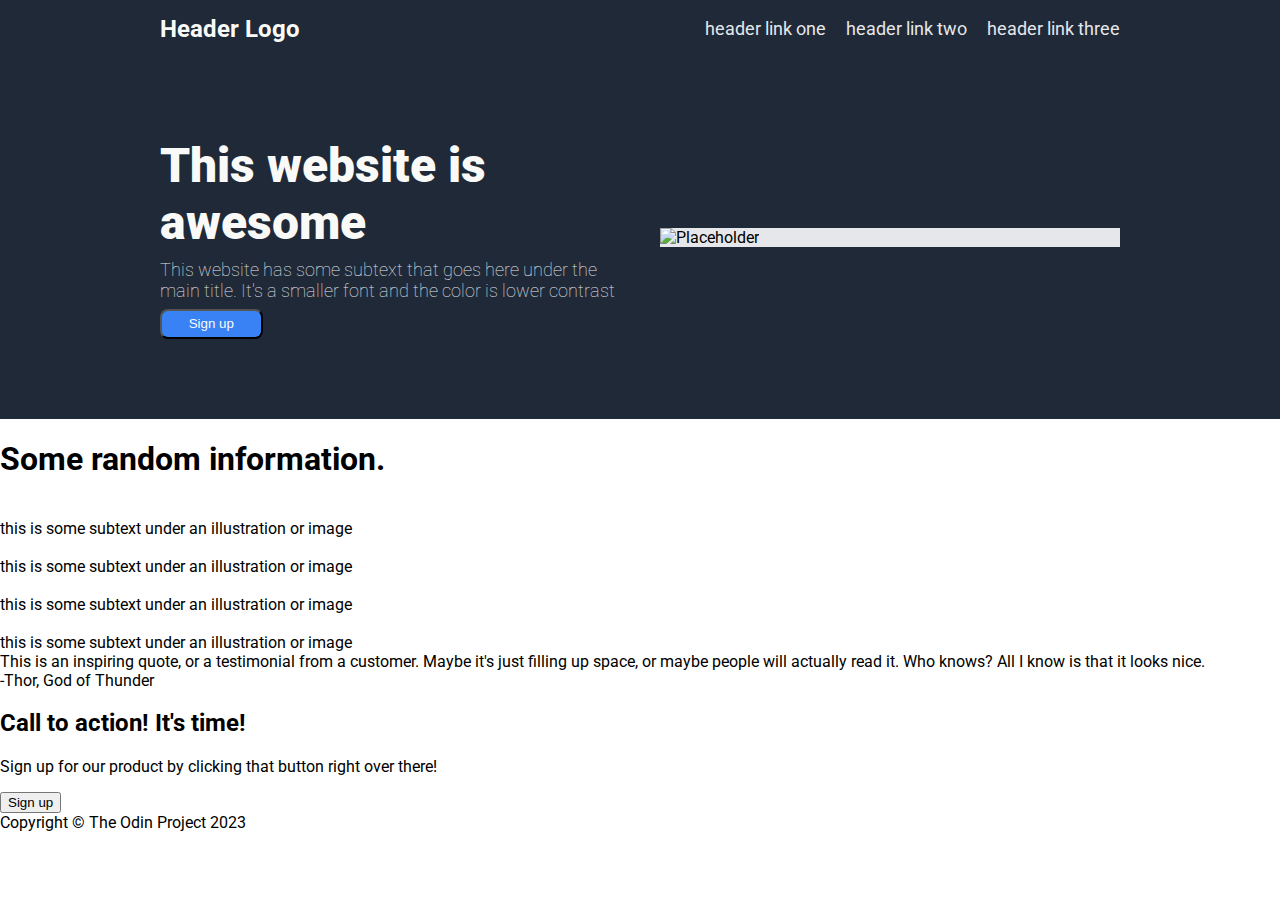
==== index.html @ 72c4d669 "Complete html. Complete CSS for header." ====
<!DOCTYPE html>
<html lang="en">
<head>
    <meta charset="UTF-8">
    <meta name="viewport" content="width=device-width, initial-scale=1.0">
    <link rel="preconnect" href="https://fonts.googleapis.com">
<link rel="preconnect" href="https://fonts.gstatic.com" crossorigin>
<link href="https://fonts.googleapis.com/css2?family=Roboto&display=swap" rel="stylesheet">
<link rel="stylesheet" href="styles.css">
    <title>Odin Landing Page</title>
</head>
<body>
    <div class="header">
        <div class="header-logo">
            Header Logo
        </div>
        <ul class="header-links">
            <li><a href="">header link one</a></li>
            <li><a href="">header link two</a></li>
            <li><a href="">header link three</a></li>
        </ul>
    </div>
    <div class="hero">
        <div class="hero-left">
            <div class="hero-text">
                This website is awesome
            </div>
            <div class="hero-subtext">This website has some subtext that goes here under the main title. It's a smaller font and the color is lower contrast</div>
            <button class="hero-button">Sign up</button>
        </div>
        <div class="hero-right">
            <img class="hero-image" src="" alt="Placeholder">
        </div>
    </div>
    <div class="main">
        <h1>Some random information.</h1>
        <div class="reel">
            <div class="card">
                <img src="" alt="">
                <div class="text">this is some subtext under an illustration or image</div>
            </div>
            <div class="card">
                <img src="" alt="">
                <div class="text">this is some subtext under an illustration or image</div>
            </div>
            <div class="card">
                <img src="" alt="">
                <div class="text">this is some subtext under an illustration or image</div>
            </div>
            <div class="card">
                <img src="" alt="">
                <div class="text">this is some subtext under an illustration or image</div>
            </div>
        </div>
    </div>
    <div class="quote">
        <div class="quote-text">This is an inspiring quote, or a testimonial from a customer. Maybe it's just filling up space, or maybe people will actually read it. Who knows? All I know is that it looks nice.</div>
        <div class="quote-attribution">-Thor, God of Thunder</div>        
    </div>
    <div class="action">
        <div class="action-left">
            <h2>Call to action! It's time!</h2>
            <p>Sign up for our product by clicking that button right over there!</p>
        </div>
        <button>Sign up</button>
    </div>
    <div class="footer">Copyright &copy; The Odin Project 2023</div>
</body>
</html>
---- styles.css ----
body {
    font-family:'Roboto', sans-serif;
    margin: 0;
}

.header, .hero {
    background-color: #1F2937;
    display: flex;
    justify-content: space-between;
    align-items: center;
    padding-bottom: 80px;
}

.header-logo {
    font-size: 24px;
    font-weight: bold;
    color: #F9FAF8;
    margin-left: 160px;
}

.header-links {
    font-size: 18px;
    display: flex;
    list-style: none;
    gap: 20px;
    margin-right: 160px;
}

.header-links > li > a {
    all: unset;
    cursor: pointer;
    color: #E5E7EB;
    text-decoration: none;
}

.hero-left {
    flex: 1;
    margin-left: 160px;
    margin-right: 40px;
}

.hero-text {
    font-size: 48px;
    font-weight:900;
    color: #F9FAF8;
}

.hero-subtext {
    font-size: 18px;
    color: #E5E7EB;
    font-weight: lighter;
    margin: 8px 0;
}

.hero-button {
    background-color: #3882F6;
    color: #F9FAF8;
    padding: 0.4em 2em;
    border-radius: 8px;
}

.hero-right {
    background-color: #E5E7EB;
    margin-right: 160px;
    flex: 1;
}
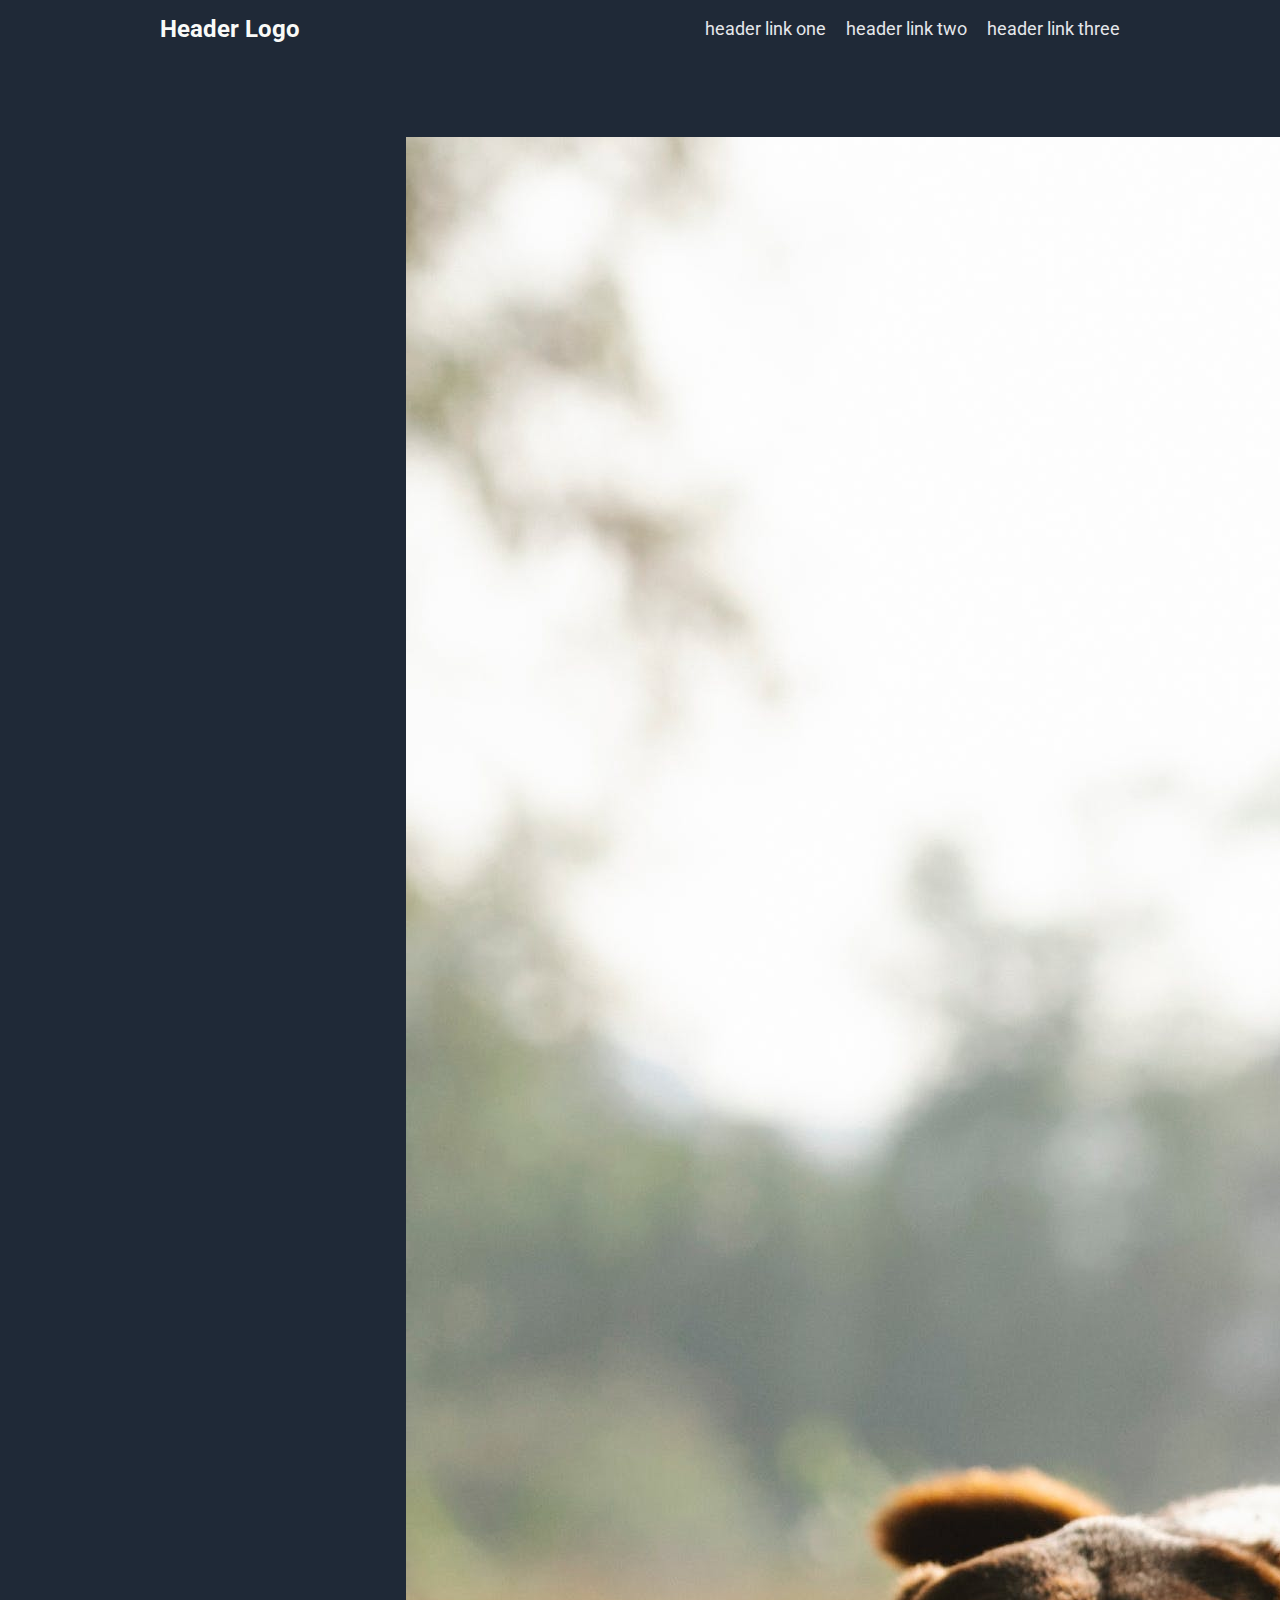
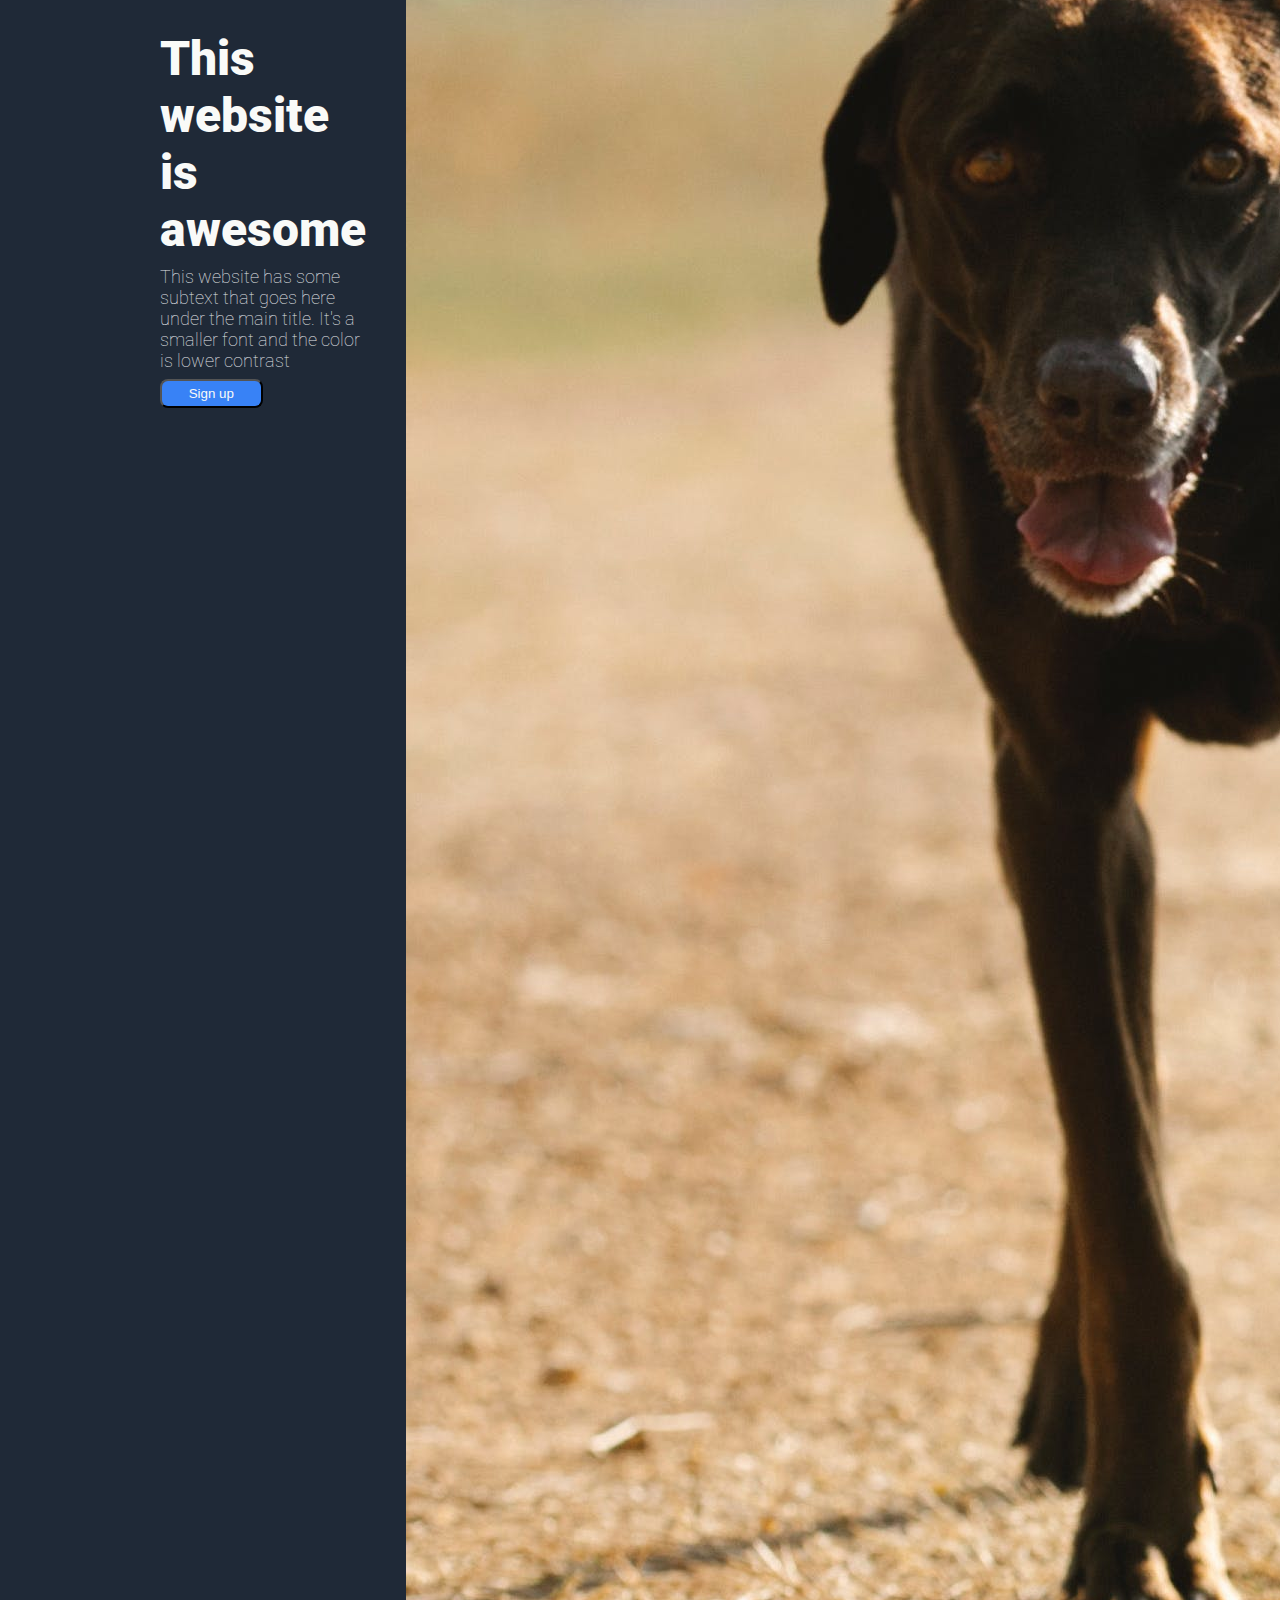
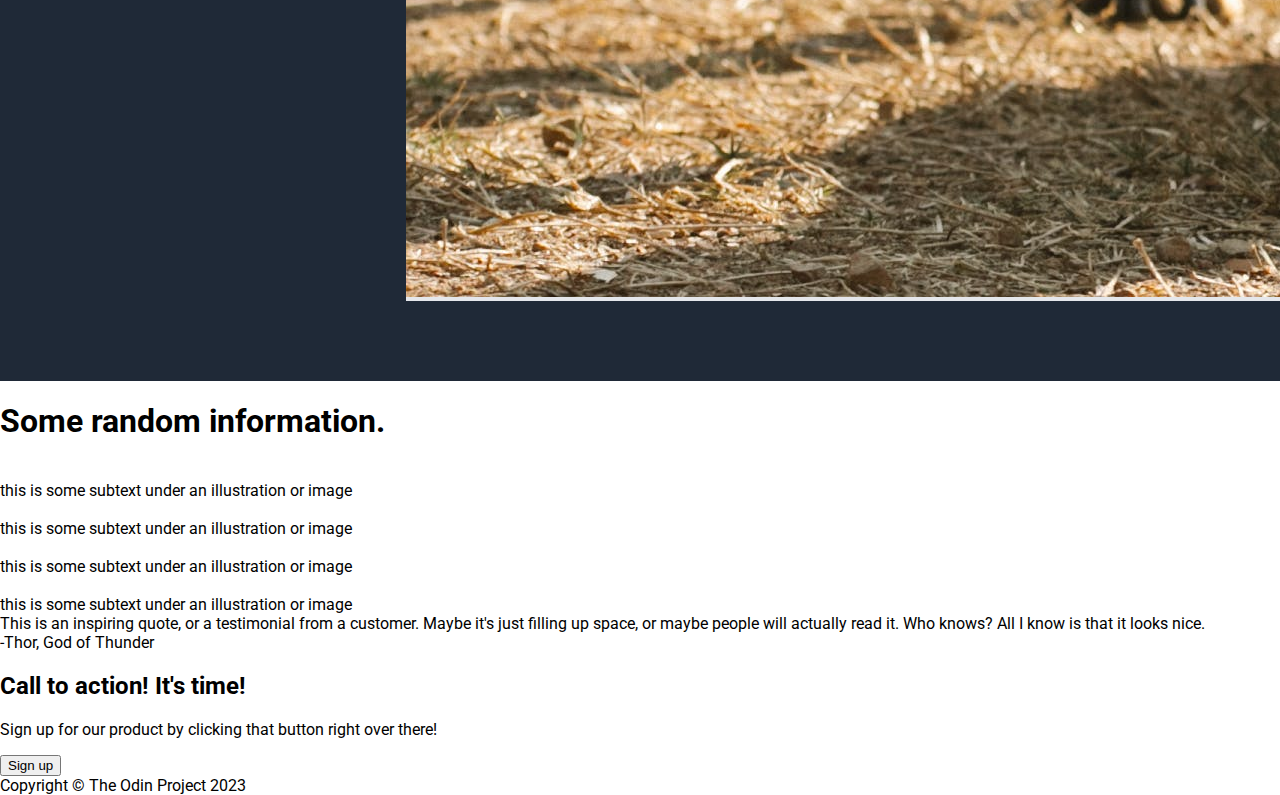
==== commit dc07cca1: "Add images to static. Hero image is oversized." ====
--- a/index.html
+++ b/index.html
@@ -29,13 +29,15 @@
             <button class="hero-button">Sign up</button>
         </div>
         <div class="hero-right">
-            <img class="hero-image" src="" alt="Placeholder">
+            <!-- Image by "Blue Bird" from https://www.pexels.com/photo/unrecognizable-woman-walking-dogs-on-leashes-in-countryside-7210754/-->
+            <img class="hero-image" src="./static/pexels-blue-bird-7210754.jpg" alt="Dogs walking on leash.">
         </div>
     </div>
     <div class="main">
         <h1>Some random information.</h1>
         <div class="reel">
             <div class="card">
+                <!-- Image by "ALexandru Rotariu" from https://www.pexels.com/photo/close-up-photography-of-adult-black-and-white-short-coat-dog-733416/-->
                 <img src="" alt="">
                 <div class="text">this is some subtext under an illustration or image</div>
             </div>
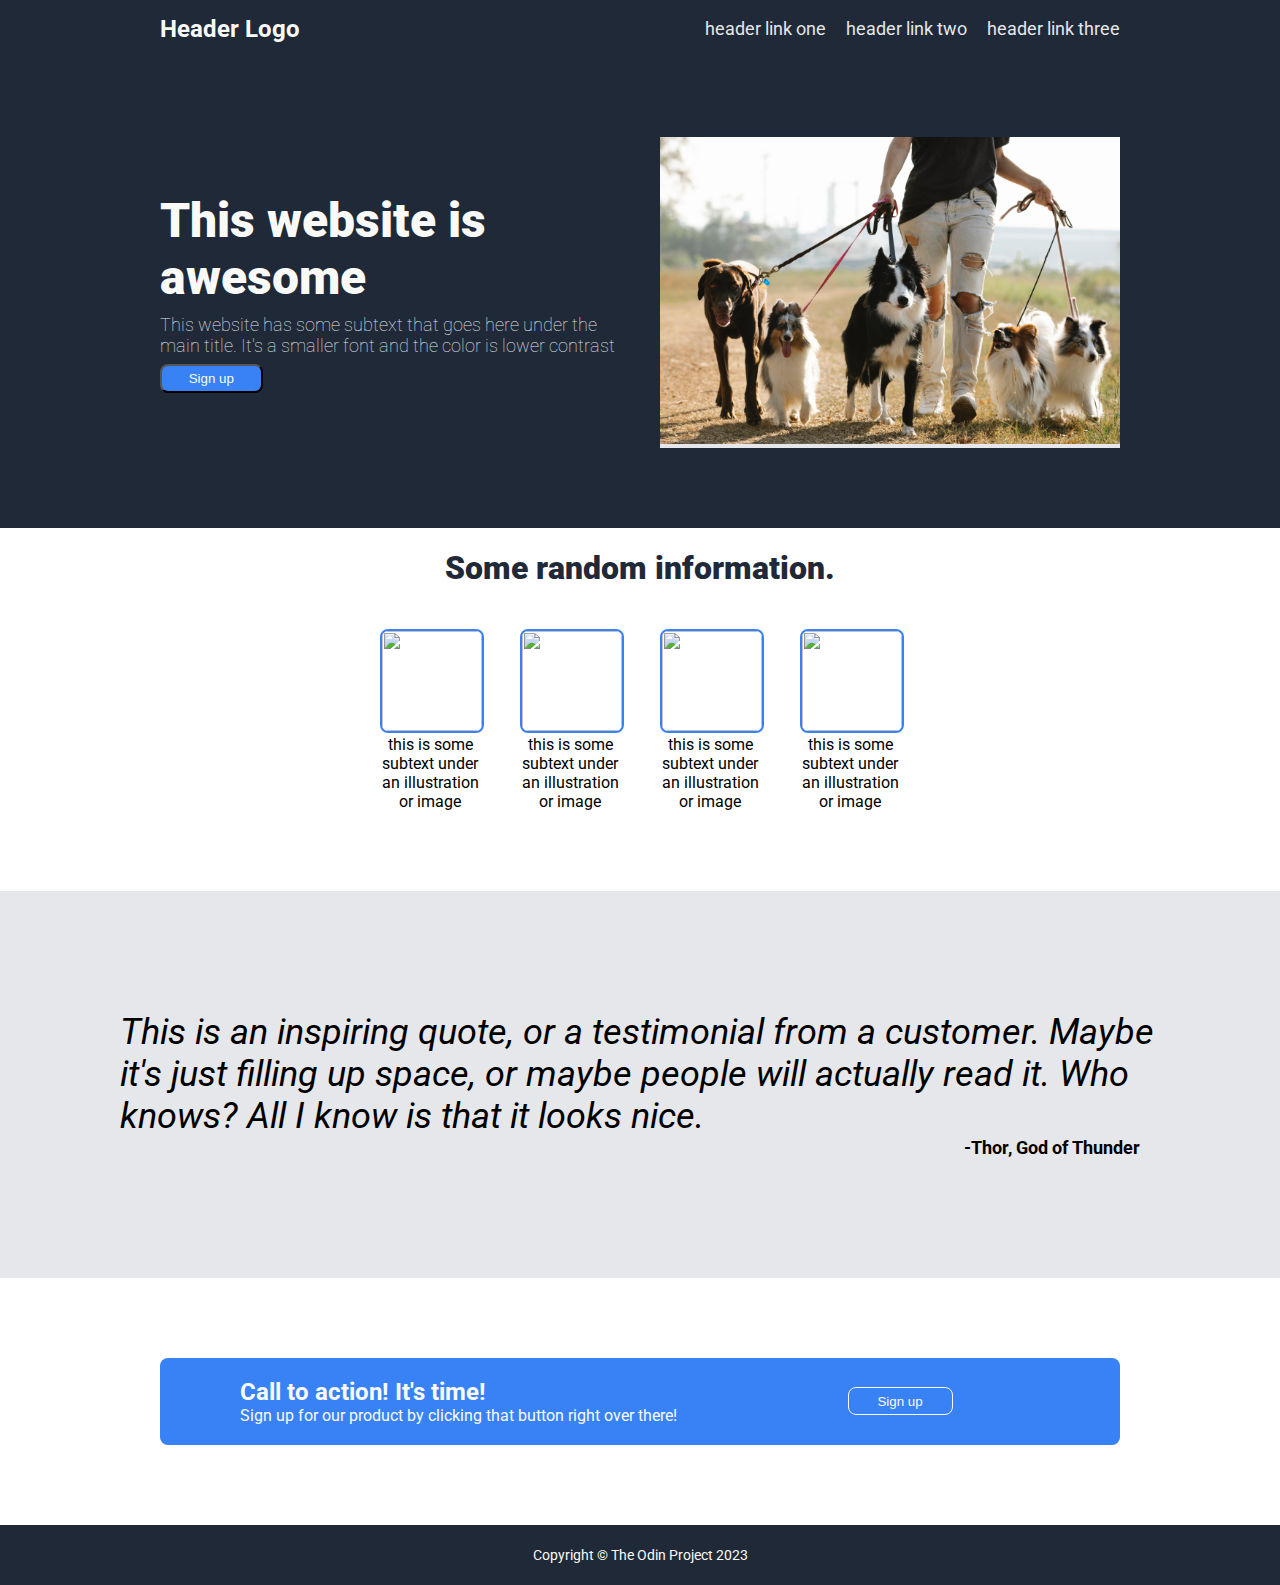
==== commit b69ad9b4: "Complete basic formatting and styling" ====
--- a/index.html
+++ b/index.html
@@ -60,12 +60,16 @@
         <div class="quote-attribution">-Thor, God of Thunder</div>        
     </div>
     <div class="action">
-        <div class="action-left">
-            <h2>Call to action! It's time!</h2>
-            <p>Sign up for our product by clicking that button right over there!</p>
+        <div class="action-container">
+            <div class="action-left">
+                <h2>Call to action! It's time!</h2>
+                <p>Sign up for our product by clicking that button right over there!</p>
+            </div>
+            <div class="action-right">
+                <button>Sign up</button>
+            </div>
         </div>
-        <button>Sign up</button>
-    </div>
+        </div>
     <div class="footer">Copyright &copy; The Odin Project 2023</div>
 </body>
 </html>--- a/styles.css
+++ b/styles.css
@@ -57,10 +57,116 @@
     color: #F9FAF8;
     padding: 0.4em 2em;
     border-radius: 8px;
+    cursor: pointer;
 }
 
 .hero-right {
     background-color: #E5E7EB;
     margin-right: 160px;
+    flex: 1 0;
+}
+
+.hero-image {
+    height: 100%;
+    width: 100%;
+    object-fit: contain;
+}
+
+.main {
+    text-align: center;
+    padding-bottom: 40px;
+}
+
+.main h1 {
+    font-weight:900;
+    color: #1F2937;
+}
+
+.reel {
+    display: flex;
+    justify-content: center;
+    gap: 40px;
+    margin-bottom: 20px;
+    padding: 20px;
+}
+
+.card {
+    width: 100px;
+}
+
+.card img {
+    width: 100px;
+    height: 100px;
+    border: 2px #3882F6 solid;
+    border-radius: 8px;
+}
+
+.quote {
+    background-color: #E5E7EB;
+    padding: 120px;
+}
+
+.quote-text {
+    font-size: 36px;
+    font-style: italic;
+}
+
+.quote-attribution {
+    font-weight: bold;
+    text-align: right;
+    margin-right: 20px;
+    font-size: 18px;
+}
+
+.action {
+    margin: 80px;
+}
+
+.action-container {
+    background-color: #3882F6;
+    color:#F9FAF8;
+    margin: 40px 80px;
+    border-radius: 8px;
+    display: flex;
+    justify-content: space-between;
+    align-items: center;
+    
+    /* gap: 40px; */
+}
+
+.action-left {
     flex: 1;
+    margin: 20px 0 20px 80px;
 }
+
+.action-left > * {
+    margin: 0;
+}
+
+.action-right {
+    flex: 1;
+    /* margin-right: 80px; */
+    display: flex;
+    justify-content: center;
+}
+
+.action button {
+    background-color: #3882F6;
+    border: 1px solid #F9FAF8;
+    color: #F9FAF8;
+    width: 105px;
+    padding: 0.4em 2em;
+    border-radius: 8px;    
+    flex-shrink: 0;
+    cursor: pointer;
+}
+
+.footer {
+    background-color: #1F2937;
+    color: #F9FAF8;
+    font-size: 14px;
+    height: 60px;
+    display: flex;
+    align-items: center;
+    justify-content: center;
+}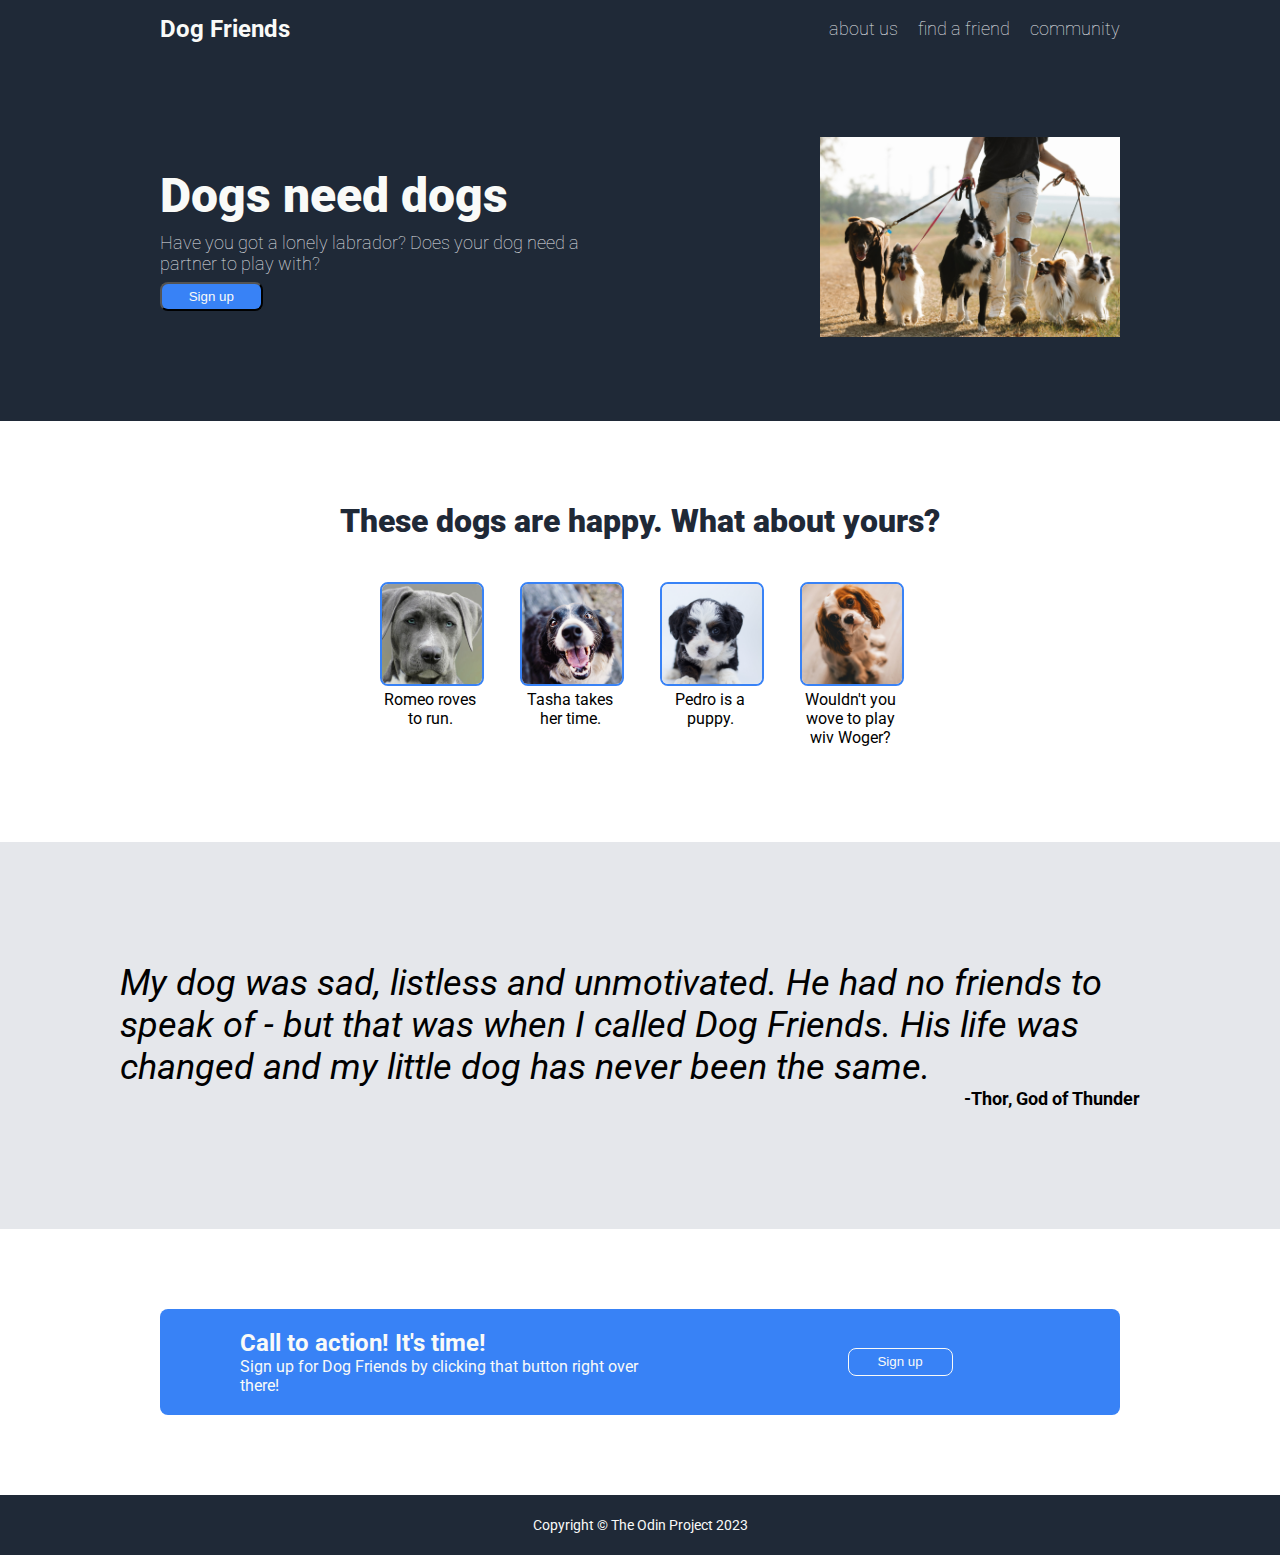
==== commit 541b7a94: "Complete landing page, add images, rewrite copy" ====
--- a/index.html
+++ b/index.html
@@ -12,20 +12,20 @@
 <body>
     <div class="header">
         <div class="header-logo">
-            Header Logo
+            Dog Friends
         </div>
         <ul class="header-links">
-            <li><a href="">header link one</a></li>
-            <li><a href="">header link two</a></li>
-            <li><a href="">header link three</a></li>
+            <li><a href="">about us</a></li>
+            <li><a href="">find a friend</a></li>
+            <li><a href="">community</a></li>
         </ul>
     </div>
     <div class="hero">
         <div class="hero-left">
             <div class="hero-text">
-                This website is awesome
+                Dogs need dogs
             </div>
-            <div class="hero-subtext">This website has some subtext that goes here under the main title. It's a smaller font and the color is lower contrast</div>
+            <div class="hero-subtext">Have you got a lonely labrador? Does your dog need a partner to play with?</div>
             <button class="hero-button">Sign up</button>
         </div>
         <div class="hero-right">
@@ -34,36 +34,36 @@
         </div>
     </div>
     <div class="main">
-        <h1>Some random information.</h1>
+        <h1>These dogs are happy. What about yours?</h1>
         <div class="reel">
             <div class="card">
                 <!-- Image by "ALexandru Rotariu" from https://www.pexels.com/photo/close-up-photography-of-adult-black-and-white-short-coat-dog-733416/-->
-                <img src="" alt="">
-                <div class="text">this is some subtext under an illustration or image</div>
+                <img src="./static/pexels-alexandru-rotariu-733416.jpg" alt="Dog number 1">
+                <div class="text">Romeo roves to run.</div>
             </div>
             <div class="card">
-                <img src="" alt="">
-                <div class="text">this is some subtext under an illustration or image</div>
+                <img src="./static/pexels-kat-smith-551628.jpg" alt="Dog number 2">
+                <div class="text">Tasha takes her time.</div>
             </div>
             <div class="card">
-                <img src="" alt="">
-                <div class="text">this is some subtext under an illustration or image</div>
+                <img src="./static/pexels-poodles-doodles-1458916.jpg" alt="Dog number 3">
+                <div class="text">Pedro is a puppy.</div>
             </div>
             <div class="card">
-                <img src="" alt="">
-                <div class="text">this is some subtext under an illustration or image</div>
+                <img src="./static/pexels-steshka-willems-1390361.jpg" alt="Dog number 4">
+                <div class="text">Wouldn't you wove to play wiv Woger?</div>
             </div>
         </div>
     </div>
     <div class="quote">
-        <div class="quote-text">This is an inspiring quote, or a testimonial from a customer. Maybe it's just filling up space, or maybe people will actually read it. Who knows? All I know is that it looks nice.</div>
+        <div class="quote-text">My dog was sad, listless and unmotivated. He had no friends to speak of - but that was when I called Dog Friends. His life was changed and my little dog has never been the same.</div>
         <div class="quote-attribution">-Thor, God of Thunder</div>        
     </div>
     <div class="action">
         <div class="action-container">
             <div class="action-left">
                 <h2>Call to action! It's time!</h2>
-                <p>Sign up for our product by clicking that button right over there!</p>
+                <p>Sign up for Dog Friends by clicking that button right over there!</p>
             </div>
             <div class="action-right">
                 <button>Sign up</button>
--- a/styles.css
+++ b/styles.css
@@ -3,27 +3,53 @@
     margin: 0;
 }
 
+/* Set common properties for header and footer */
+
+.header, .hero, .footer {
+    background-color: #1F2937;
+    color: #F9FAF8;
+    display: flex;
+    align-items: center;
+}
+
 .header, .hero {
-    background-color: #1F2937;
-    display: flex;
     justify-content: space-between;
-    align-items: center;
     padding-bottom: 80px;
+}
+
+.footer {
+    font-size: 14px;
+    height: 60px;
+    justify-content: center;
+}
+
+/* Set properties for header and hero layout and style */
+
+.header-logo, .hero-left {
+    margin-left: 160px;
+}
+
+.header-links, .hero-right {
+    margin-right: 160px;
+    text-align: right;
+}
+
+.header-links, .hero-subtext {
+    font-size: 18px;
+    
+    color: #E5E7EB;
+    font-weight: lighter;
 }
 
 .header-logo {
     font-size: 24px;
     font-weight: bold;
-    color: #F9FAF8;
-    margin-left: 160px;
 }
 
 .header-links {
-    font-size: 18px;
     display: flex;
     list-style: none;
     gap: 20px;
-    margin-right: 160px;
 }
 
 .header-links > li > a {
@@ -33,10 +59,12 @@
     text-decoration: none;
 }
 
-.hero-left {
+.hero {
+    gap: 40px;
+}
+
+.hero-left, .hero-right {
     flex: 1;
-    margin-left: 160px;
-    margin-right: 40px;
 }
 
 .hero-text {
@@ -46,13 +74,10 @@
 }
 
 .hero-subtext {
-    font-size: 18px;
-    color: #E5E7EB;
-    font-weight: lighter;
     margin: 8px 0;
 }
 
-.hero-button {
+button {
     background-color: #3882F6;
     color: #F9FAF8;
     padding: 0.4em 2em;
@@ -60,21 +85,16 @@
     cursor: pointer;
 }
 
-.hero-right {
-    background-color: #E5E7EB;
-    margin-right: 160px;
-    flex: 1 0;
+.hero-image {
+    width: 300px;
 }
 
-.hero-image {
-    height: 100%;
-    width: 100%;
-    object-fit: contain;
-}
+/* Set properties for main section and image reel */
 
 .main {
     text-align: center;
-    padding-bottom: 40px;
+    padding-top: 60px;
+    padding-bottom: 120px;
 }
 
 .main h1 {
@@ -92,6 +112,8 @@
 
 .card {
     width: 100px;
+    height: 100px;
+    object-fit: cover;
 }
 
 .card img {
@@ -99,6 +121,7 @@
     height: 100px;
     border: 2px #3882F6 solid;
     border-radius: 8px;
+    object-fit: cover;
 }
 
 .quote {
@@ -161,12 +184,3 @@
     cursor: pointer;
 }
 
-.footer {
-    background-color: #1F2937;
-    color: #F9FAF8;
-    font-size: 14px;
-    height: 60px;
-    display: flex;
-    align-items: center;
-    justify-content: center;
-}